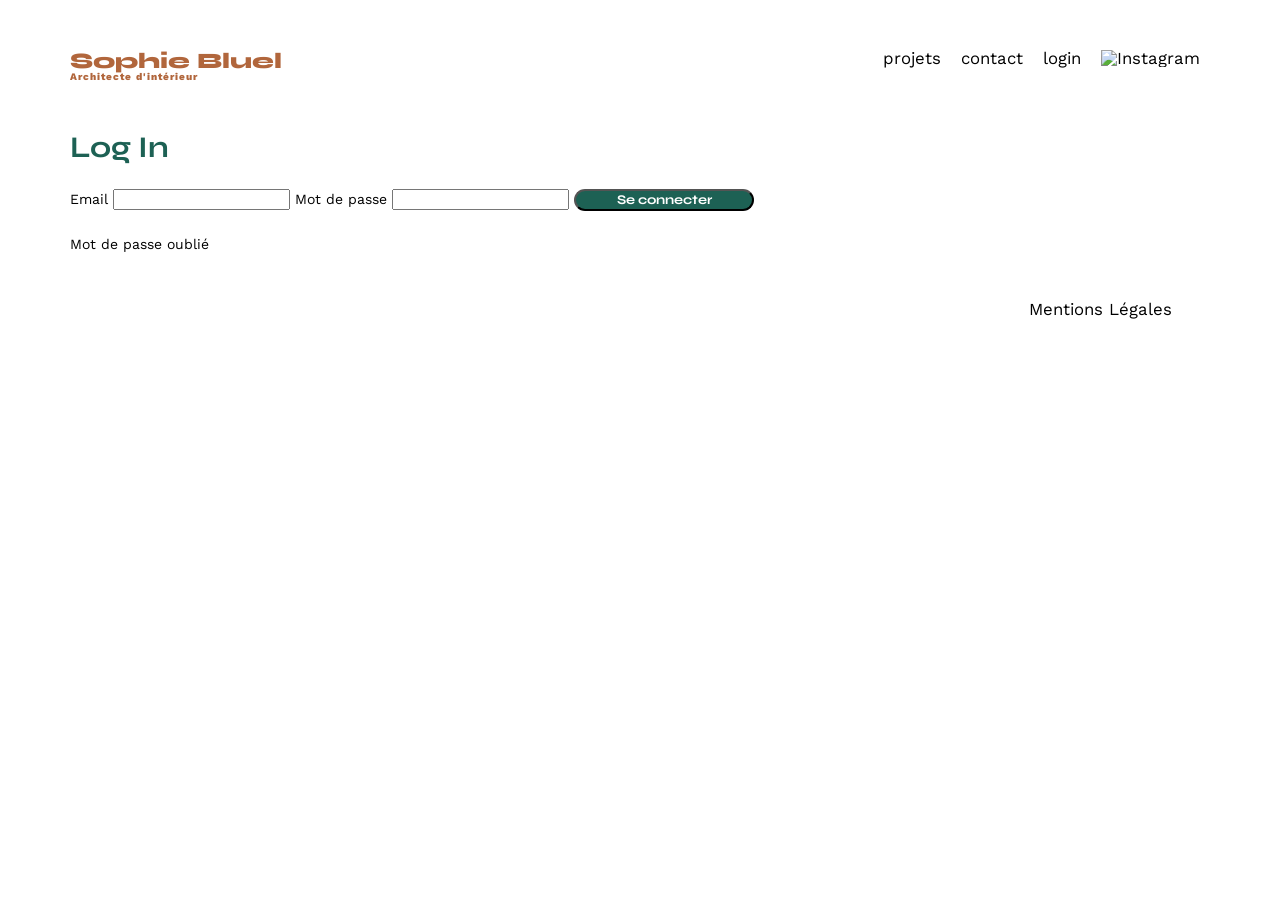
==== FrontEnd/login.html @ 796af8e2 "Intégration de la page login.html" ====
<!DOCTYPE html>
<html lang="fr">
<head>
	<meta charset="UTF-8">
	<title>Sophie Bluel - Architecte d'intérieur</title>
	<meta name="viewport" content="width=device-width, initial-scale=1.0">
	<link rel="preconnect" href="https://fonts.googleapis.com">
	<link rel="preconnect" href="https://fonts.gstatic.com" crossorigin>
	<link href="https://fonts.googleapis.com/css2?family=Syne:wght@700;800&family=Work+Sans&display=swap" rel="stylesheet">
	<meta name="description" content="">
	<link rel="stylesheet" href="./assets/style.css">
</head>
<body>
<header>
	<h1>Sophie Bluel <span>Architecte d'intérieur</span></h1>
	<nav>
		<ul>
			<li>projets</li>
			<li>contact</li>
			<li>login</li>
			<li><img src="./assets/icons/instagram.png" alt="Instagram"></li>
		</ul>
	</nav>
</header>
<main>

	<section id="connection">
		<h2>Log In</h2>
		<form action="#" method="post">
			<label for="email">Email</label>
			<input type="email" name="email" id="email">
			<label for="password">Mot de passe</label>
			<input type="password" name="mot_de_passe" id="mot_de_passe">
			<input type="submit" value="Se connecter">
			<p>Mot de passe oublié</p>
		</form>
	</section>
</main>

<footer>
	<nav>
		<ul>
			<li>Mentions Légales</li>
		</ul>
	</nav>
</footer>
<script src="./assets/script.js"></script>
</body>
</html>
---- FrontEnd/assets/style.css ----
/* http://meyerweb.com/eric/tools/css/reset/
   v2.0 | 20110126
   License: none (public domain)
*/

html, body, div, span, applet, object, iframe,
h1, h2, h3, h4, h5, h6, p, blockquote, pre,
a, abbr, acronym, address, big, cite, code,
del, dfn, em, img, ins, kbd, q, s, samp,
small, strike, strong, sub, sup, tt, var,
b, u, i, center,
dl, dt, dd, ol, ul, li,
fieldset, form, label, legend,
table, caption, tbody, tfoot, thead, tr, th, td,
article, aside, canvas, details, embed,
figure, figcaption, footer, header, hgroup,
menu, nav, output, ruby, section, summary,
time, mark, audio, video {
	margin: 0;
	padding: 0;
	border: 0;
	font-size: 100%;
	font: inherit;
	vertical-align: baseline;
}

/* HTML5 display-role reset for older browsers */
article, aside, details, figcaption, figure,
footer, header, hgroup, menu, nav, section {
	display: block;
}

body {
	line-height: 1;
}

ol, ul {
	list-style: none;
}

blockquote, q {
	quotes: none;
}

blockquote:before, blockquote:after,
q:before, q:after {
	content: '';
	content: none;
}

table {
	border-collapse: collapse;
	border-spacing: 0;
}

/** end reset css**/
body {
	max-width: 1140px;
	margin:auto;
	font-family: 'Work Sans' ;
	font-size: 14px;
}

header {
	display: flex;
	justify-content: space-between;
	margin: 50px 0
}

section {
	margin: 50px 0
}

h1 {
	display: flex;
	flex-direction: column;
	font-family: 'Syne';
	font-size: 22px;
	font-weight: 800;
	color: #B1663C
}

h1 > span {
	font-family: 'Work Sans';
	font-size:10px;
	letter-spacing: 0.1em;
}

h2 {
	font-family: 'Syne';
	font-weight: 700;
	font-size: 30px;
	color: #1D6154
}

nav ul {
	display: flex;
	align-items: center;
	list-style-type: none;
}

nav li {
	padding: 0 10px;
	font-size: 1.2em;
}

li:hover {
	color: #B1663C;
}

#introduction {
	display: flex;
	align-items: center;
}

#introduction figure {
	flex: 1
}

#introduction img {
	display: block;
	margin: auto;
	width: 80%;
}

#introduction article {
	flex: 1
}

#introduction h2 {
	margin-bottom: 1em;
}

#introduction p {
	margin-bottom: 0.5em;
}

#portfolio h2 {
	text-align: center;
	margin-bottom: 1em;
}

.filters {
	display: flex;
	flex-direction: row;
	justify-content: center;
	gap: 10px;
	margin-bottom: 40px;
}

.filter-btn {
	display: flex;
	align-items: center;
	text-align: center;
	font-family: 'Syne';
	font-weight: 700;
	font-size: 16px;
	color: #1D6454;
	background-color: white;
	border: solid 1px #1D6154;
	border-radius: 60px;
	height: 37px;
	padding : 15px 20px;
	cursor: pointer;
}

.filter-btn:active {
	background-color: #1D6154;
	color: white;
}

.gallery {
	width: 100%;
	display: grid;
	grid-template-columns: 1fr 1fr 1fr;
	grid-column-gap: 20px;
	grid-row-gap: 20px;
}

.gallery img {
	width: 100%;
}

#contact {
	width: 50%;
	margin: auto;
}

#contact > * {
	text-align: center;
}

#contact h2 {
	margin-bottom: 20px;
}

#contact form {
	text-align: left;
	margin-top:30px;
	display: flex;
	flex-direction: column;
}

#contact input {
	height: 50px;
	font-size: 1.2em;
	border: none;
	box-shadow: 0px 4px 14px rgba(0, 0, 0, 0.09);
}

#contact label {
	margin: 2em 0 1em 0;
}

#contact textarea {
	border: none;
	box-shadow: 0px 4px 14px rgba(0, 0, 0, 0.09);
}

input[type="submit"] {
	font-family: 'Syne';
	font-weight: 700;
	color: white;
	background-color: #1D6154;
	margin : 2em auto ;
	width: 180px;
	text-align: center;
	border-radius: 60px ;
}

footer nav ul {
	display: flex;
	justify-content: flex-end;
	margin: 2em
}
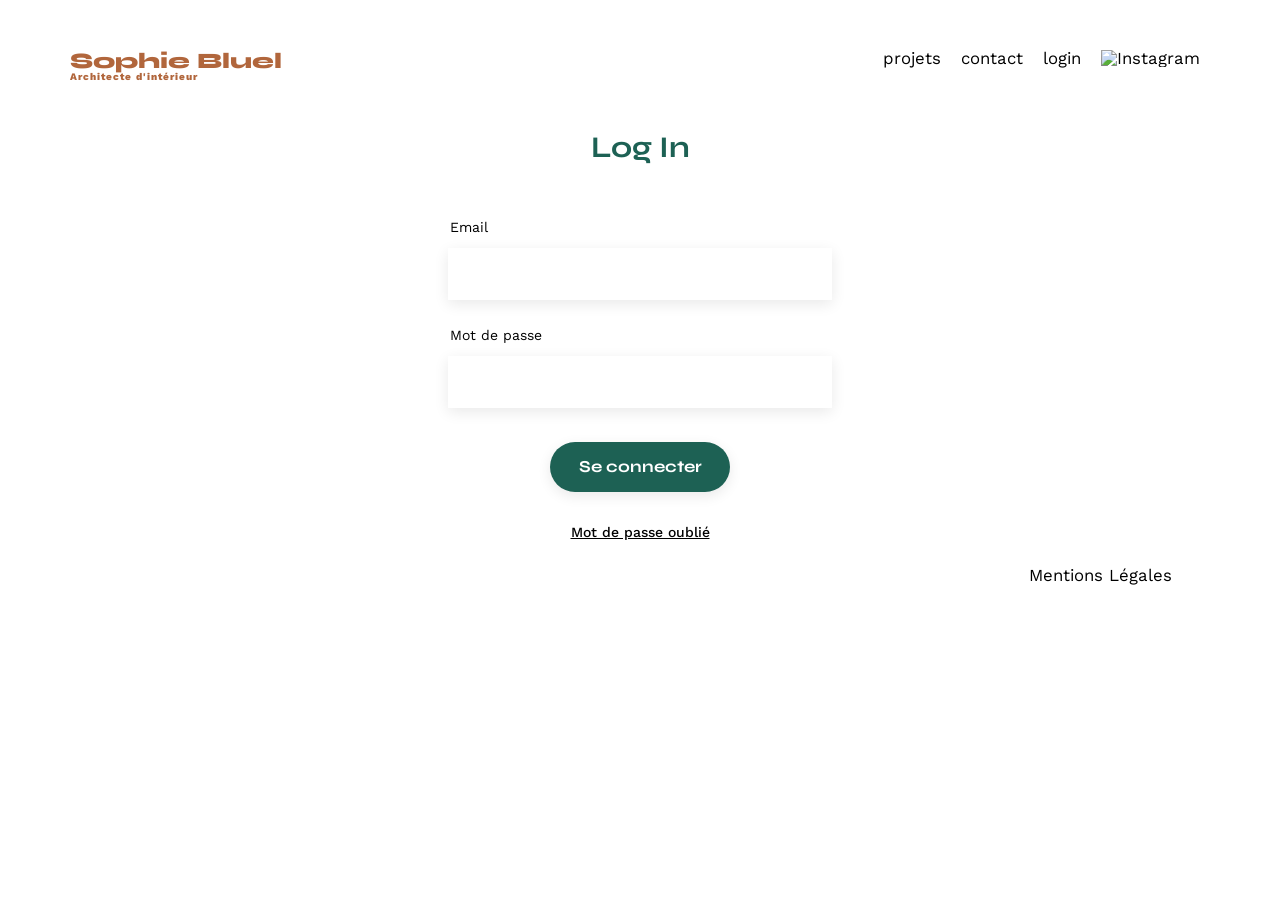
==== commit d12380bd: "Menu de navigation spécifique pour la page login" ====
--- a/FrontEnd/login.html
+++ b/FrontEnd/login.html
@@ -13,7 +13,7 @@
 <body>
 <header>
 	<h1>Sophie Bluel <span>Architecte d'intérieur</span></h1>
-	<nav>
+	<nav class="nav-login">
 		<ul>
 			<li>projets</li>
 			<li>contact</li>
@@ -26,7 +26,7 @@
 
 	<section id="connection">
 		<h2>Log In</h2>
-		<form action="#" method="post">
+		<form id="login" action="#" method="post">
 			<label for="email">Email</label>
 			<input type="email" name="email" id="email">
 			<label for="password">Mot de passe</label>
@@ -44,6 +44,6 @@
 		</ul>
 	</nav>
 </footer>
-<script src="./assets/script.js"></script>
+<script src="./assets/login.js"></script>
 </body>
 </html>
--- a/FrontEnd/assets/style.css
+++ b/FrontEnd/assets/style.css
@@ -108,6 +108,11 @@
 	color: #B1663C;
 }
 
+nav li a {
+	text-decoration: none;
+	color: inherit;
+}
+
 #introduction {
 	display: flex;
 	align-items: center;
@@ -181,22 +186,33 @@
 	width: 100%;
 }
 
-#contact {
+#contact,
+#connection {
 	width: 50%;
 	margin: auto;
 }
 
-#contact > * {
-	text-align: center;
-}
-
-#contact h2 {
+#contact,
+#connection > * {
+	text-align: center;
+}
+
+#contact h2,
+#connection h2 {
 	margin-bottom: 20px;
 }
 
 #contact form {
 	text-align: left;
-	margin-top:30px;
+	margin-top: 30px;
+	display: flex;
+	flex-direction: column;
+}
+
+#connection form {
+	text-align: left;
+	align-items: center;
+	margin-top: 30px;
 	display: flex;
 	flex-direction: column;
 }
@@ -208,8 +224,29 @@
 	box-shadow: 0px 4px 14px rgba(0, 0, 0, 0.09);
 }
 
+#connection input {
+	width: 380px;
+	height: 50px;
+	font-size: 1.2em;
+	border: none;
+	box-shadow: 0px 4px 14px rgba(0, 0, 0, 0.09);
+}
+
 #contact label {
 	margin: 2em 0 1em 0;
+}
+
+#connection label {
+    margin: 2em 0 1em 0;
+	width: 380px;
+    text-align: left;
+}
+
+#connection p {
+	text-decoration: underline;
+	font-weight: 500;
+	text-align: center;
+	cursor: pointer;
 }
 
 #contact textarea {
@@ -222,10 +259,14 @@
 	font-weight: 700;
 	color: white;
 	background-color: #1D6154;
-	margin : 2em auto ;
+	margin : 2em auto;
 	width: 180px;
 	text-align: center;
-	border-radius: 60px ;
+	border-radius: 60px;
+}
+
+#connection input[type="submit"] {
+    width: 180px;
 }
 
 footer nav ul {
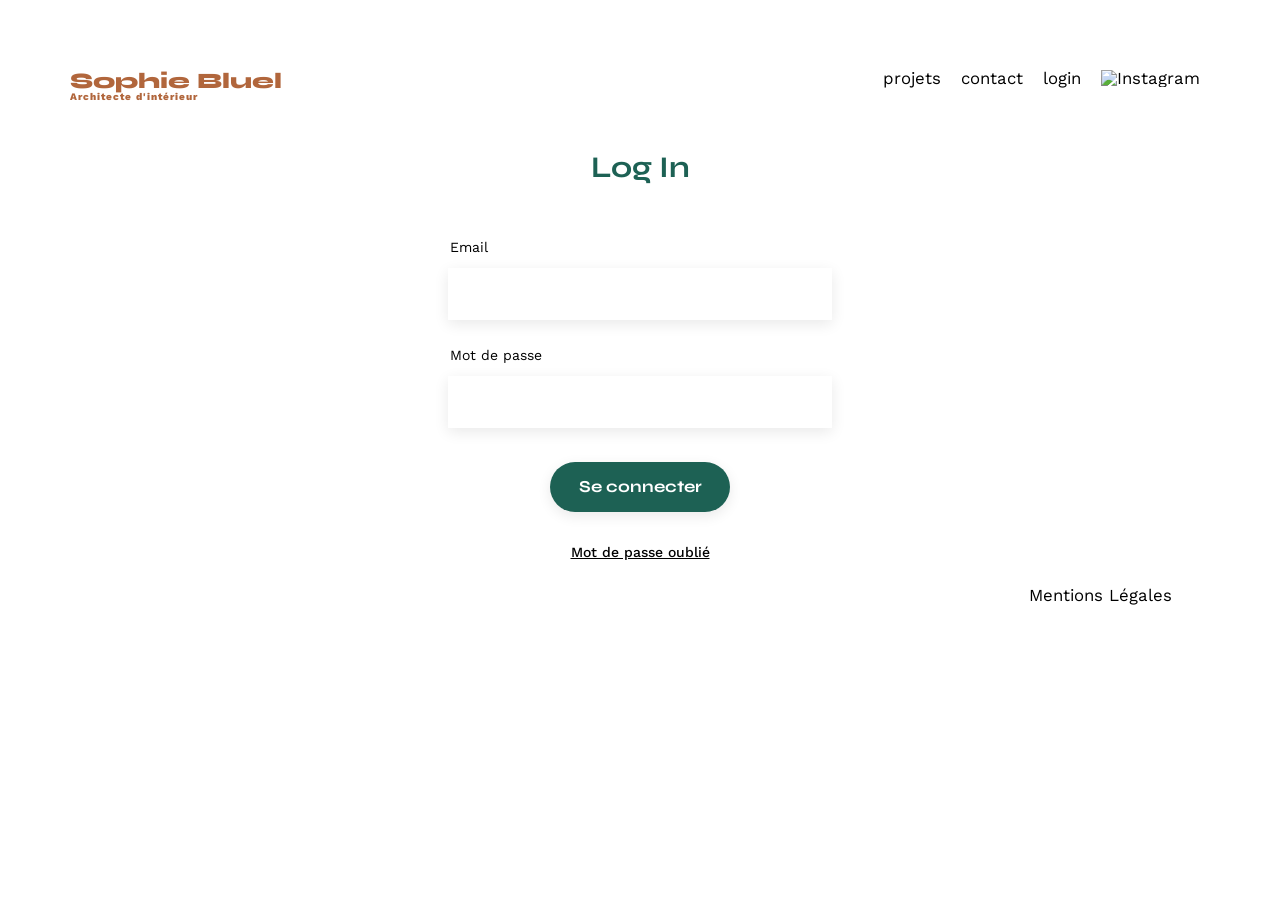
==== commit 79485bb5: "Amélioration de la structure HTML et de la navigation de la page login" ====
--- a/FrontEnd/login.html
+++ b/FrontEnd/login.html
@@ -1,49 +1,51 @@
-<!DOCTYPE html>
+<!doctype html>
 <html lang="fr">
-<head>
-	<meta charset="UTF-8">
-	<title>Sophie Bluel - Architecte d'intérieur</title>
-	<meta name="viewport" content="width=device-width, initial-scale=1.0">
-	<link rel="preconnect" href="https://fonts.googleapis.com">
-	<link rel="preconnect" href="https://fonts.gstatic.com" crossorigin>
-	<link href="https://fonts.googleapis.com/css2?family=Syne:wght@700;800&family=Work+Sans&display=swap" rel="stylesheet">
-	<meta name="description" content="">
-	<link rel="stylesheet" href="./assets/style.css">
-</head>
-<body>
-<header>
-	<h1>Sophie Bluel <span>Architecte d'intérieur</span></h1>
-	<nav class="nav-login">
-		<ul>
-			<li>projets</li>
-			<li>contact</li>
-			<li>login</li>
-			<li><img src="./assets/icons/instagram.png" alt="Instagram"></li>
-		</ul>
-	</nav>
-</header>
-<main>
+  <head>
+    <meta charset="UTF-8" />
+    <title>Sophie Bluel - Architecte d'intérieur</title>
+    <meta name="viewport" content="width=device-width, initial-scale=1.0" />
+    <link rel="preconnect" href="https://fonts.googleapis.com" />
+    <link rel="preconnect" href="https://fonts.gstatic.com" crossorigin />
+    <link
+      href="https://fonts.googleapis.com/css2?family=Syne:wght@700;800&family=Work+Sans&display=swap"
+      rel="stylesheet"
+    />
+    <meta name="description" content="" />
+    <link rel="stylesheet" href="./assets/style.css" />
+  </head>
+  <body>
+    <header>
+      <h1>Sophie Bluel <span>Architecte d'intérieur</span></h1>
+      <nav class="nav-login">
+        <ul>
+          <li><a href="index.html#portfolio">projets</a></li>
+          <li><a href="index.html#contact">contact</a></li>
+          <li>login</li>
+          <li><img src="./assets/icons/instagram.png" alt="Instagram" /></li>
+        </ul>
+      </nav>
+    </header>
+    <main>
+      <section id="login-section">
+        <h2>Log In</h2>
+        <form id="login" action="#" method="post">
+          <label for="email">Email</label>
+          <input type="email" name="email" id="email" />
+          <label for="password">Mot de passe</label>
+          <input type="password" name="password" id="password" />
+          <input type="submit" value="Se connecter" />
+          <p>Mot de passe oublié</p>
+        </form>
+      </section>
+    </main>
 
-	<section id="connection">
-		<h2>Log In</h2>
-		<form id="login" action="#" method="post">
-			<label for="email">Email</label>
-			<input type="email" name="email" id="email">
-			<label for="password">Mot de passe</label>
-			<input type="password" name="mot_de_passe" id="mot_de_passe">
-			<input type="submit" value="Se connecter">
-			<p>Mot de passe oublié</p>
-		</form>
-	</section>
-</main>
-
-<footer>
-	<nav>
-		<ul>
-			<li>Mentions Légales</li>
-		</ul>
-	</nav>
-</footer>
-<script src="./assets/login.js"></script>
-</body>
+    <footer>
+      <nav>
+        <ul>
+          <li>Mentions Légales</li>
+        </ul>
+      </nav>
+    </footer>
+    <script src="./assets/login.js"></script>
+  </body>
 </html>
--- a/FrontEnd/assets/style.css
+++ b/FrontEnd/assets/style.css
@@ -54,11 +54,32 @@
 }
 
 /** end reset css**/
+
 body {
+	padding-top: 20px;
 	max-width: 1140px;
-	margin:auto;
-	font-family: 'Work Sans' ;
+	margin: auto;
+	font-family: 'Work Sans';
 	font-size: 14px;
+}
+
+.banner-edition {
+	position: fixed;
+	top: 0;
+	left: 0;
+	width: 100%;
+	justify-content: center;
+    height: 59px;
+	display: none;
+    background-color: black;
+    color: white;
+	font-size: 16px;
+}
+
+.banner-edition p {
+	display: flex;
+    align-items: center;
+    gap: 10px;
 }
 
 header {
@@ -113,6 +134,12 @@
 	color: inherit;
 }
 
+.nav-login li:hover {
+	font-weight: 600;
+	color: inherit;
+	cursor: pointer;
+}
+
 #introduction {
 	display: flex;
 	align-items: center;
@@ -141,8 +168,21 @@
 }
 
 #portfolio h2 {
+	display: flex;
+	align-items: center;
+    justify-content: center;
 	text-align: center;
 	margin-bottom: 1em;
+	gap: 20px;
+}
+
+.modify-link {
+    font-family: 'Work Sans';
+    font-weight: 400;
+    font-size: 14px;
+    color: black;
+    text-decoration: none;
+    cursor: pointer;
 }
 
 .filters {
@@ -169,7 +209,7 @@
 	cursor: pointer;
 }
 
-.filter-btn:active {
+.filter-btn.active {
 	background-color: #1D6154;
 	color: white;
 }
@@ -186,19 +226,228 @@
 	width: 100%;
 }
 
+/* MODALE */
+
+#modal-container {
+    position: fixed;
+    top: 0;
+    left: 0;
+    width: 100%; 
+    height: 100%;
+    background-color: rgba(0, 0, 0, 0.3);
+    display: none;
+    align-items: center;
+    justify-content: center;
+}
+
+.modal-wrapper {
+    background-color: white;
+    width: 630px;
+    height: 660px;
+    border-radius: 10px;
+	padding: 60px 0;
+    position: relative;
+    display: flex;
+	flex-direction: column;
+	align-items: center;
+}
+
+.modal-gallery-content {
+    display: flex;
+    flex-wrap: wrap; 
+    gap: 20px 9px;   
+    width: 420px;
+}
+
+.modal-figure {
+    position: relative;
+    width: 76px; 
+    height: 102px;
+}
+
+.modal-figure img {
+    width: 100%; 
+	height: 100%;
+	object-fit: cover;
+}
+
+.trash-icon {
+    position: absolute;
+    top: 6px;
+    right: 6px;
+    background-color: black;
+    color: white;
+    width: 17px;
+    height: 17px;
+	border-radius: 2px;
+    font-size: 9px;
+    display: flex;
+    align-items: center;
+    justify-content: center;
+    cursor: pointer;
+}
+
+.modal-wrapper h3 {
+    text-align: center;
+    font-size: 26px;
+	font-weight: 400;
+	margin: 0 0 30px 0;
+}
+
+.modal-wrapper hr {
+    width: 420px;
+	border: none;
+    border-top: 1px solid #B3B3B3;
+    margin: 45px 0 35px 0;
+}
+
+.btn-add-photo {
+    background-color: #1D6154;
+    color: white;
+    border: none;
+    border-radius: 60px;
+    padding: 10px 60px;
+    font-family: 'Syne', sans-serif;
+    font-weight: 700;
+    cursor: pointer;
+	display: block;
+	margin: 0 auto;
+}
+
+.modal-nav {
+	position: absolute;
+    top: 26px;
+	left: 30px;
+    right: 30px;
+    display: flex;
+	justify-content: space-between;
+    align-items: center;
+}
+
+.modal-return, .modal-close {
+	background: none;
+    border: none;
+    font-size: 20px;
+    color: black;
+    cursor: pointer;
+    padding: 0;
+    display: flex;
+    align-items: center;
+    justify-content: center;
+}
+
+/* FORMULAIRE D'AJOUT */
+
+.modal-close {
+    margin-left: auto;
+}
+
+.upload-container {
+    background-color: #E8F1F6;
+    border-radius: 3px;
+    width: 100%;
+    height: 169px;
+    display: flex;
+    flex-direction: column;
+    align-items: center;
+    justify-content: center;
+    margin-bottom: 30px;
+}
+
+.upload-container i {
+    font-size: 58px;
+    color: #B9C5CC;
+    margin-bottom: 10px;
+}
+
+.upload-container img {
+    max-height: 100%;
+}
+
+.btn-file {
+    background-color: #CBD6DC;
+    color: #306685;
+    padding: 10px 33px;
+    border-radius: 50px;
+    cursor: pointer;
+    font-weight: bold;
+    margin-bottom: 7px;
+}
+
+.upload-container p {
+    font-size: 10px;
+    color: #444444;
+}
+
+#modal-form-add {
+    display: flex;
+    flex-direction: column;
+    width: 420px;
+}
+
+#modal-form-add label {
+    margin: 20px 0 10px 0;
+    text-align: left;
+}
+
+#modal-form-add input[type="text"],
+#modal-form-add select {
+    border: none;
+	outline: none;
+    box-shadow: 0px 4px 14px rgba(0, 0, 0, 0.09);
+    height: 50px;
+    padding: 0 15px;
+}
+
+#modal-form-add select {
+    appearance: none;
+    -webkit-appearance: none;
+    -moz-appearance: none;
+	background-repeat: no-repeat;
+	background-image: url("data:image/svg+xml,%3Csvg xmlns='http://www.w3.org/2000/svg' viewBox='0 0 448 512'%3E%3Cpath fill='%23B2B2B2' d='M201.4 406.6c12.5 12.5 32.8 12.5 45.3 0l192-192c12.5-12.5 12.5-32.8 0-45.3s-32.8-12.5-45.3 0L224 338.7 54.6 169.4c-12.5-12.5-32.8-12.5-45.3 0s-12.5 32.8 0 45.3l192 192z'/%3E%3C/svg%3E");
+    background-position: right 15px center;
+    background-size: 11.18px;
+}
+
+.modal-view hr {
+    width: 100%;
+    border: none;
+    border-top: 1px solid #B3B3B3;
+    margin: 45px 0 25px 0;
+}
+
+.btn-submit {
+    background-color: #A7A7A7;
+    color: white;
+    border: none;
+    border-radius: 60px;
+    width: 237px;
+    height: 36px;
+    margin: 0 auto;
+	display: block;
+    cursor: pointer;
+    font-family: 'Syne';
+    font-weight: 700;
+}
+
+.btn-submit.active {
+	background-color: #1D6154;
+	color: white;
+}
+
 #contact,
-#connection {
+#login-section {
 	width: 50%;
 	margin: auto;
 }
 
 #contact,
-#connection > * {
+#login-section > * {
 	text-align: center;
 }
 
 #contact h2,
-#connection h2 {
+#login-section h2 {
 	margin-bottom: 20px;
 }
 
@@ -209,7 +458,7 @@
 	flex-direction: column;
 }
 
-#connection form {
+#login-section form {
 	text-align: left;
 	align-items: center;
 	margin-top: 30px;
@@ -224,7 +473,7 @@
 	box-shadow: 0px 4px 14px rgba(0, 0, 0, 0.09);
 }
 
-#connection input {
+#login-section input {
 	width: 380px;
 	height: 50px;
 	font-size: 1.2em;
@@ -236,13 +485,13 @@
 	margin: 2em 0 1em 0;
 }
 
-#connection label {
+#login-section label {
     margin: 2em 0 1em 0;
 	width: 380px;
     text-align: left;
 }
 
-#connection p {
+#login-section p {
 	text-decoration: underline;
 	font-weight: 500;
 	text-align: center;
@@ -263,9 +512,10 @@
 	width: 180px;
 	text-align: center;
 	border-radius: 60px;
-}
-
-#connection input[type="submit"] {
+	cursor: pointer;
+}
+
+#login-section input[type="submit"] {
     width: 180px;
 }
 
